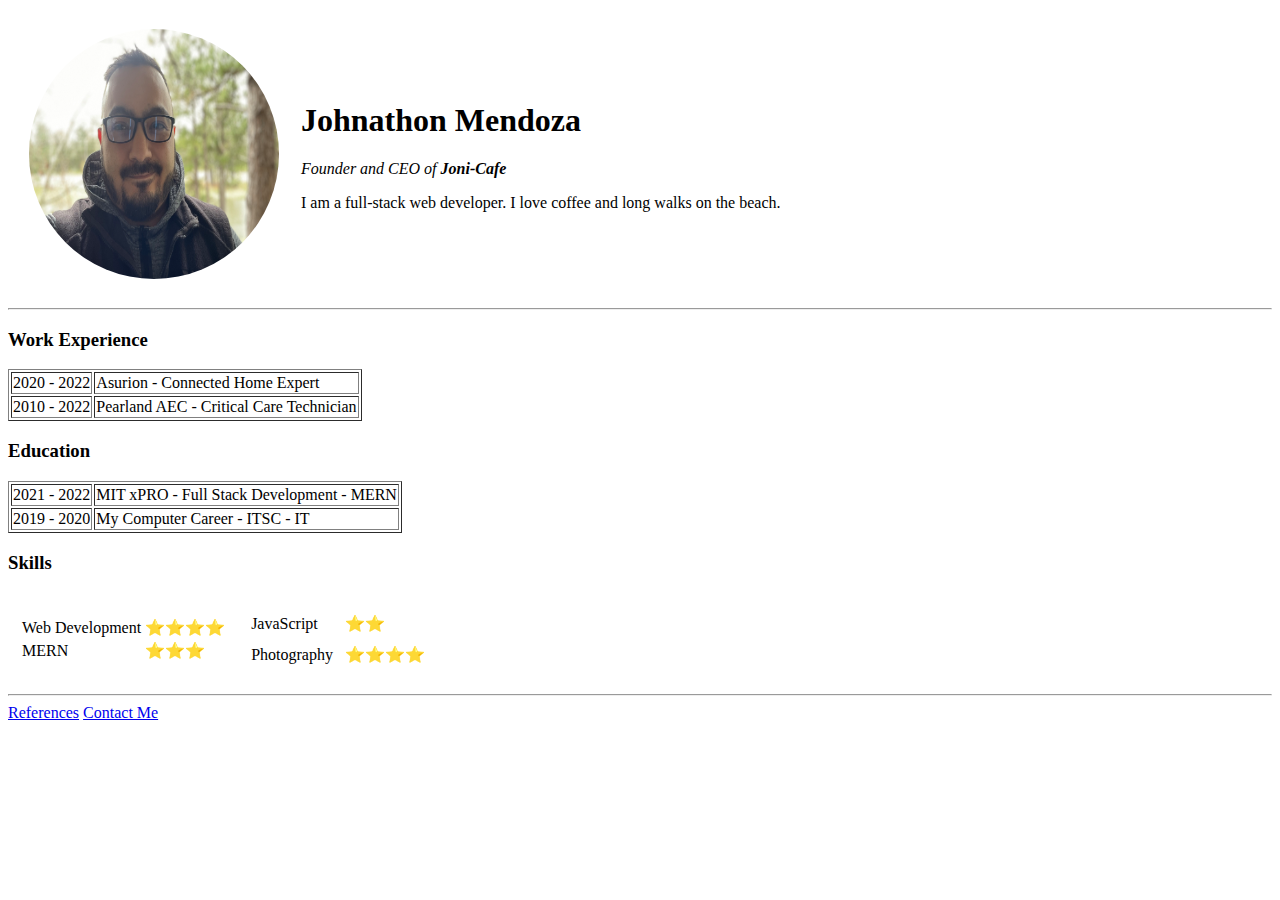
==== index.html @ 845d2d8c "Add Initial CV Website Files" ====
<!DOCTYPE html>
<html lang="en">
<head>
  <!-- Meta Data -->
  <meta charset="UTF-8">
  <meta http-equiv="X-UA-Compatible" content="IE=edge">
  <meta name="viewport" content="width=device-width, initial-scale=1.0">
  <!-- Local Style Sheet -->
  <link rel="stylesheet" href="style.css">
  <!-- Site Title -->
  <title>Joni Eren Cafe</title>
</head>

<body>

  <!-- Heading -->
  <table cellspacing="20">
    <tr>
      <td><img src="./src/img/IT Guy.jpg" alt="Joni IT Pro" class="top-img"></td>
      <td>
        <h1>Johnathon Mendoza</h1>
        <p><em>Founder and CEO of <strong>Joni-Cafe</strong></em></p>
        <p>I am a full-stack web developer. I love coffee and long walks on the beach.</p>
      </td>
    </tr>
  </table>
  <hr>

  <!-- Experience -->
  <h3>Work Experience</h3>
    <table border="1px">
      <tr>
        <td>2020 - 2022</td>
        <td>Asurion - Connected Home Expert</td>
      </tr>
      <tr>
        <td>2010 - 2022</td>
        <td>Pearland AEC - Critical Care Technician</td>
      </tr>
    </table>

  <h3>Education</h3>
    <table border="1px">
      <tr>
        <td>2021 - 2022</td>
        <td>MIT xPRO - Full Stack Development - MERN</td>
      </tr>
      <tr>
        <td>2019 - 2020</td>
        <td>My Computer Career - ITSC - IT </td>
      </tr>
    </table>

    <h3>Skills</h3>
      <table cellspacing="10">
        <tr>
          <td>
            <table>
              <tr>
                <td>Web Development</td>
                <td>⭐⭐⭐⭐</td>
              </tr>
              <tr>
                <td>MERN</td>
                <td>⭐⭐⭐</td>
              </tr>
            </table>
          </td>
          <td>
            <table cellspacing="10">
              <tr>
                <td>JavaScript</td>
                <td>⭐⭐</td>
              </tr>
              <tr>
                <td>Photography</td>
                <td>⭐⭐⭐⭐</td>
              </tr>
            </table>
          </td>
        </tr>
      </table>

  <hr>

  <!-- Resources  -->
  <footer>
    <a href="./src/pages/ref.html">References</a>
    <a href="./src/pages/contact.html">Contact Me</a>
  </footer>

</body>

</html>
---- style.css ----
img {
  display: flex;
  align-items: center;
  
}

.top-img{
  width: 250px;
  height: 250px;
  border-radius: 50%;
}
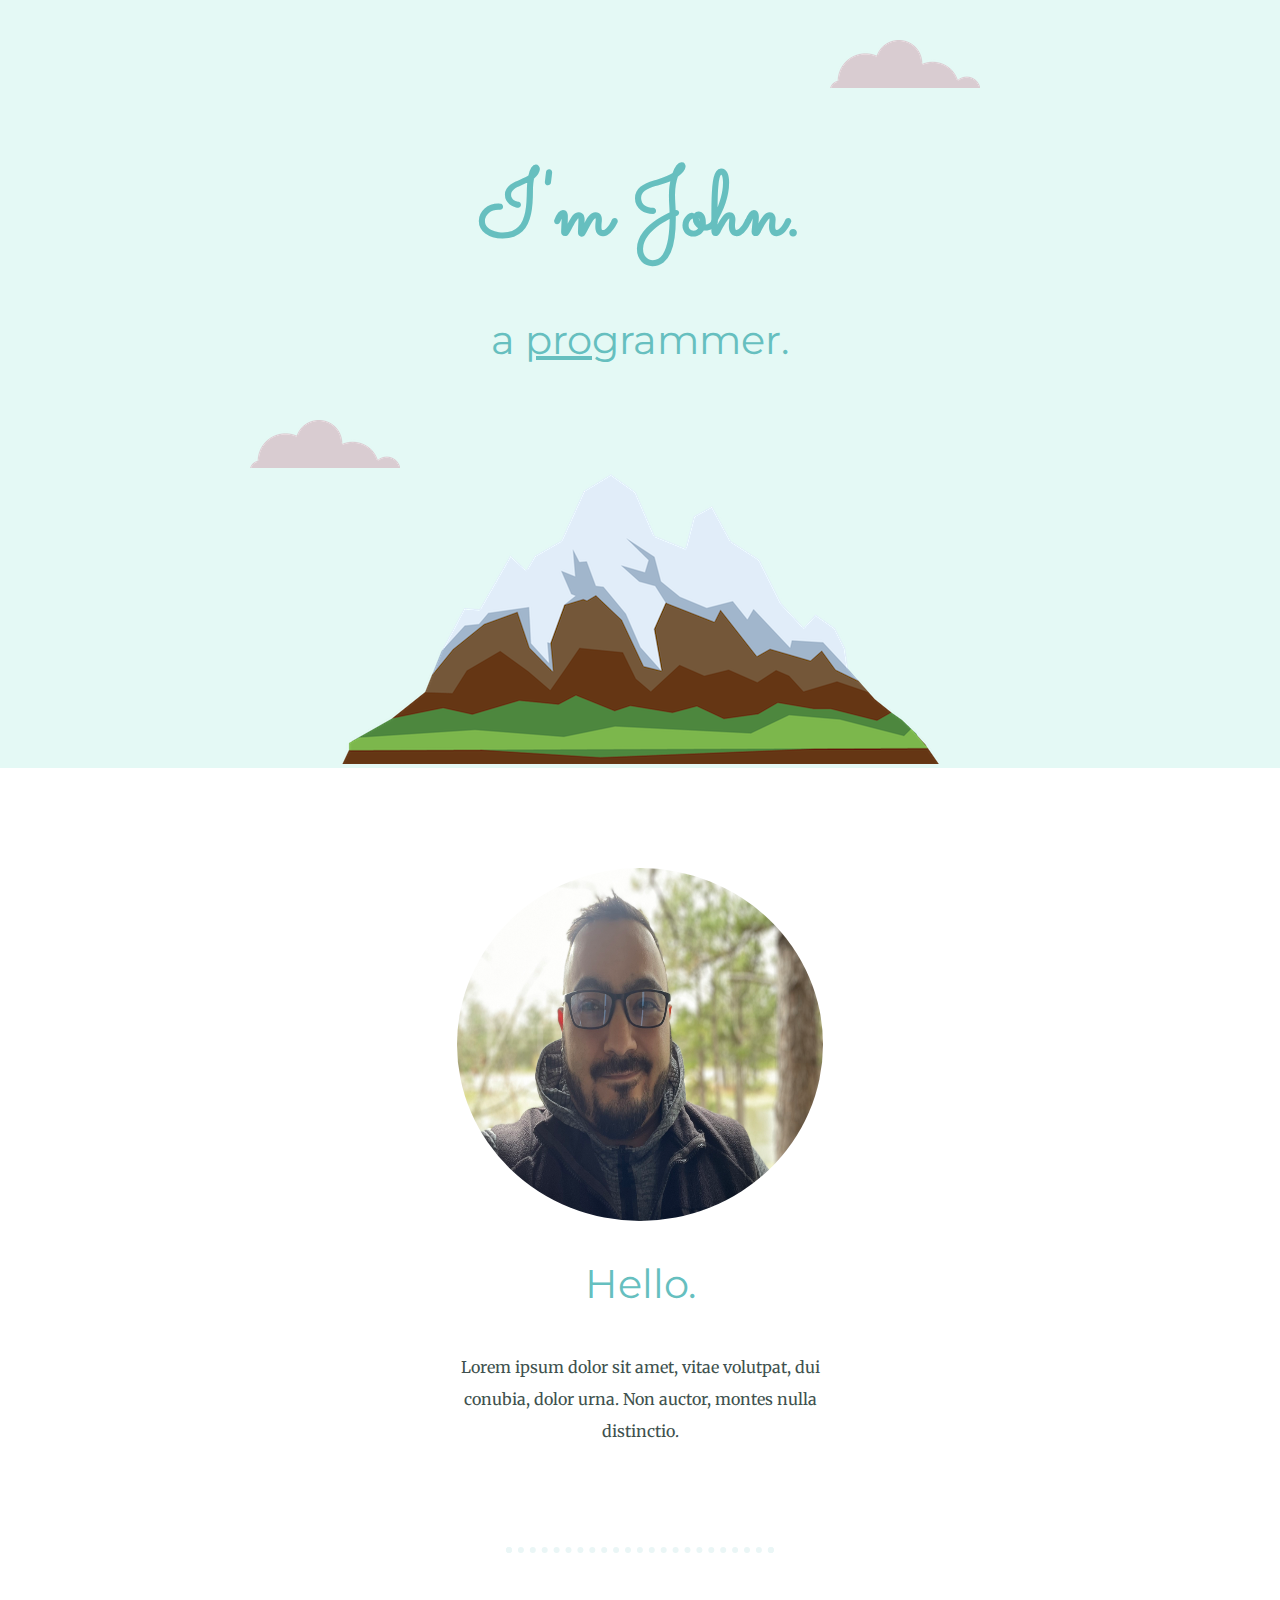
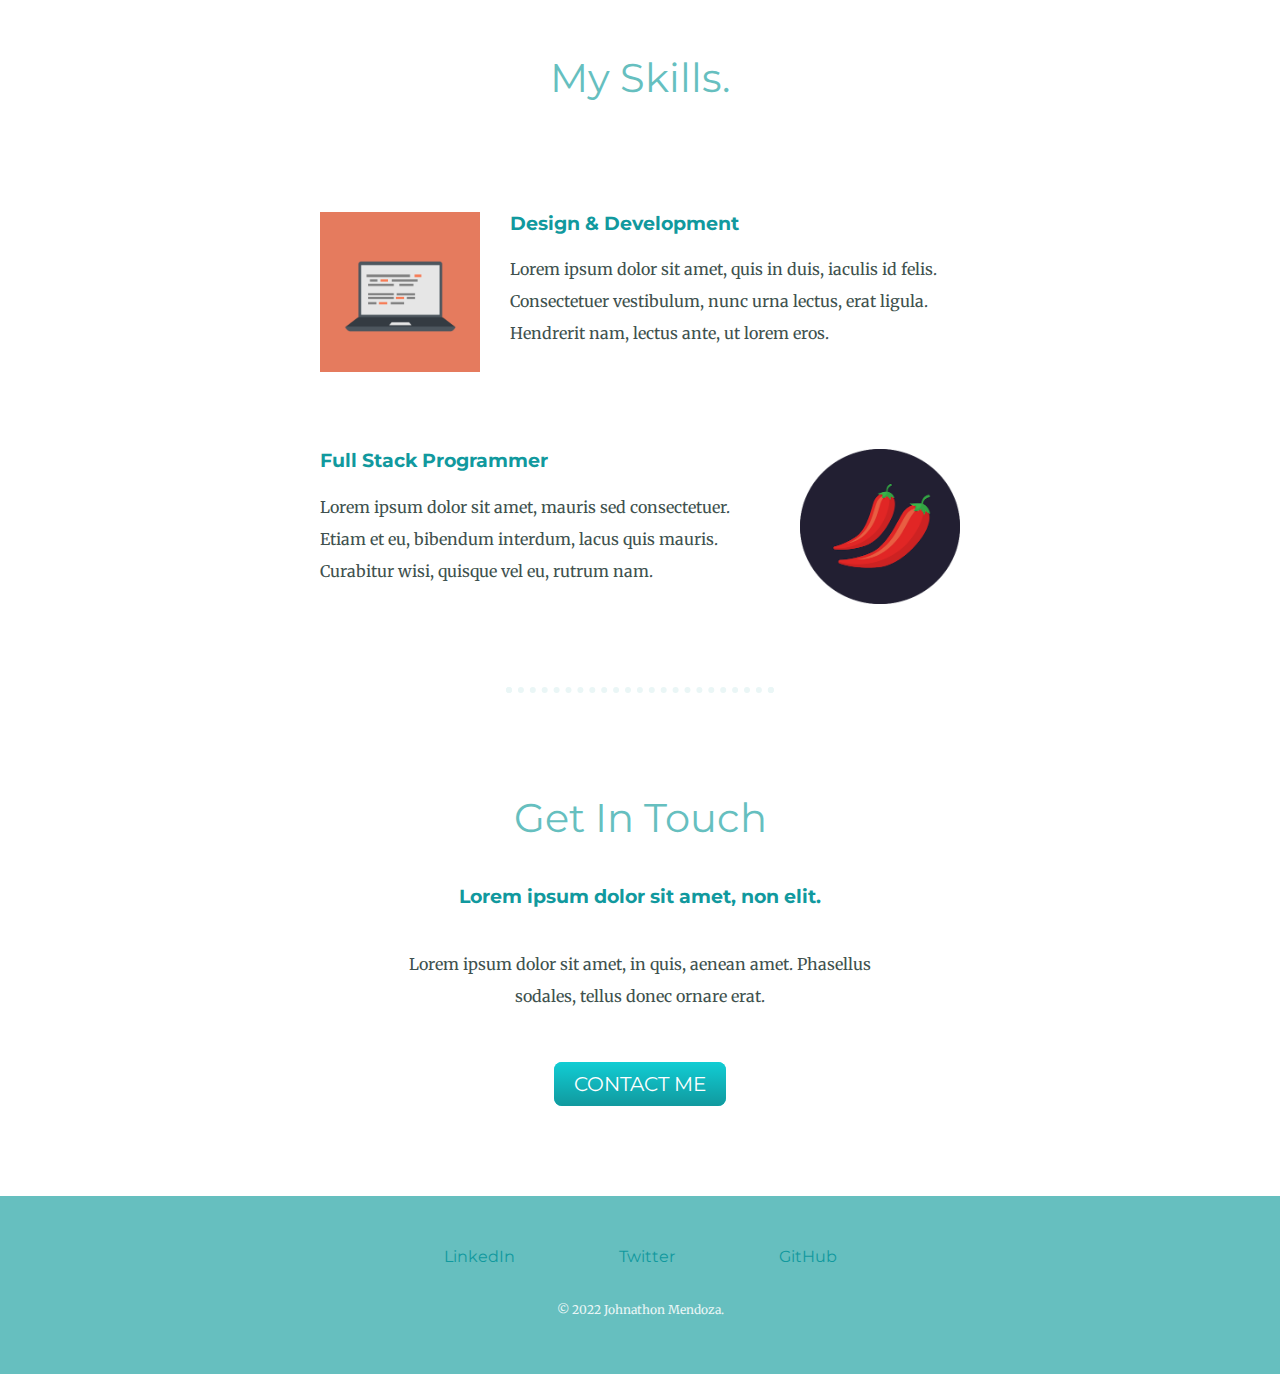
==== commit ac5648d2: "ch-ch-changes" ====
--- a/index.html
+++ b/index.html
@@ -1,94 +1,85 @@
 <!DOCTYPE html>
 <html lang="en">
+
 <head>
-  <!-- Meta Data -->
-  <meta charset="UTF-8">
-  <meta http-equiv="X-UA-Compatible" content="IE=edge">
-  <meta name="viewport" content="width=device-width, initial-scale=1.0">
-  <!-- Local Style Sheet -->
-  <link rel="stylesheet" href="style.css">
-  <!-- Site Title -->
-  <title>Joni Eren Cafe</title>
+    <!-- META -->
+    <meta charset="UTF-8">
+    <meta http-equiv="X-UA-Compatible" content="IE=edge">
+    <meta name="viewport" content="width=device-width, initial-scale=1.0">
+    <!-- GOOGLE FONTS  -->
+    <link rel="preconnect" href="https://fonts.googleapis.com">
+    <link rel="preconnect" href="https://fonts.gstatic.com" crossorigin>
+    <link
+        href="https://fonts.googleapis.com/css2?family=Merriweather&family=Montserrat&family=Sacramento&family=Source+Code+Pro:wght@200&display=swap"
+        rel="stylesheet">
+    <!-- FAVICON -->
+    <link rel="icon" href="./src/favicon.ico">
+    <!-- LOCAL SCRIPT -->
+    <link rel="stylesheet" href="./src/styles/style.css">
+    <!-- TITLE -->
+    <title>Joni Mock</title>
 </head>
 
 <body>
 
-  <!-- Heading -->
-  <table cellspacing="20">
-    <tr>
-      <td><img src="./src/img/IT Guy.jpg" alt="Joni IT Pro" class="top-img"></td>
-      <td>
-        <h1>Johnathon Mendoza</h1>
-        <p><em>Founder and CEO of <strong>Joni-Cafe</strong></em></p>
-        <p>I am a full-stack web developer. I love coffee and long walks on the beach.</p>
-      </td>
-    </tr>
-  </table>
-  <hr>
+    <div class="top-container">
+        <img class="top-cloud" src="./src/img/cloud.png" alt="cloud-img">
+        <h1>I'm John.</h1>
+        <h2>a <span class="pro">pro</span>grammer.</h2>
+        <img class="bottom-cloud" src="./src/img/cloud.png" alt="cloud-img">
+        <img src="./src/img/mountain.png" alt="mountain-img">
+    </div>
 
-  <!-- Experience -->
-  <h3>Work Experience</h3>
-    <table border="1px">
-      <tr>
-        <td>2020 - 2022</td>
-        <td>Asurion - Connected Home Expert</td>
-      </tr>
-      <tr>
-        <td>2010 - 2022</td>
-        <td>Pearland AEC - Critical Care Technician</td>
-      </tr>
-    </table>
+    <div class="middle-container">
 
-  <h3>Education</h3>
-    <table border="1px">
-      <tr>
-        <td>2021 - 2022</td>
-        <td>MIT xPRO - Full Stack Development - MERN</td>
-      </tr>
-      <tr>
-        <td>2019 - 2020</td>
-        <td>My Computer Career - ITSC - IT </td>
-      </tr>
-    </table>
+        <div class="profile">
+            <img class="it-guy" src="./src/img/IT Guy.jpg" alt="it-guy">
+            <h2>Hello.</h2>
+            <p class="intro">Lorem ipsum dolor sit amet, vitae volutpat, dui conubia, dolor urna. Non auctor, montes nulla distinctio.
+            </p>
+        </div>
 
-    <h3>Skills</h3>
-      <table cellspacing="10">
-        <tr>
-          <td>
-            <table>
-              <tr>
-                <td>Web Development</td>
-                <td>⭐⭐⭐⭐</td>
-              </tr>
-              <tr>
-                <td>MERN</td>
-                <td>⭐⭐⭐</td>
-              </tr>
-            </table>
-          </td>
-          <td>
-            <table cellspacing="10">
-              <tr>
-                <td>JavaScript</td>
-                <td>⭐⭐</td>
-              </tr>
-              <tr>
-                <td>Photography</td>
-                <td>⭐⭐⭐⭐</td>
-              </tr>
-            </table>
-          </td>
-        </tr>
-      </table>
+        <hr>
 
-  <hr>
+        <div class="skills">
 
-  <!-- Resources  -->
-  <footer>
-    <a href="./src/pages/ref.html">References</a>
-    <a href="./src/pages/contact.html">Contact Me</a>
-  </footer>
+            <h2>My Skills.</h2>
+            <div class="skill-row">
+                <img class="code-img" src="./src/img/computer.png" alt="">
+                <h3>Design & Development</h3>
+                <p class="code-skill-description">Lorem ipsum dolor sit amet, quis in duis, iaculis id felis.
+                    Consectetuer vestibulum, nunc urna lectus, erat ligula. Hendrerit nam, lectus ante, ut lorem eros.</p>
+            </div>
+
+            <div class="skill-row">
+                <img class="chilli-img" src="./src/img/chillies.png" alt="chillies">
+                <h3>Full Stack Programmer</h3>
+                <p class="code-stack-description">Lorem ipsum dolor sit amet, mauris sed consectetuer. Etiam et eu,
+                    bibendum interdum, lacus quis mauris. Curabitur wisi, quisque vel eu, rutrum nam.</p>
+            </div>
+
+        </div>
+        
+        <hr>
+
+        <div class="contact-me">
+            <h2>Get In Touch</h2>
+            <h3>Lorem ipsum dolor sit amet, non elit.</h3>
+            <p class="contact-message">Lorem ipsum dolor sit amet, in quis, aenean amet. Phasellus sodales, tellus donec ornare erat.</p>
+            <a class="btn" href="mailto:nathon.eren@gmail.com">CONTACT ME</a>
+        </div>
+
+    </div>
+
+
+    <div class="bottom-container">
+        <a class="footer-link" href="https://www.linkedin.com/in/johnathon-mendoza/" target="_blank">LinkedIn</a>
+        <a class="footer-link" href="https://twitter.com/joni_eren/" target="_blank">Twitter</a>
+        <a class="footer-link" href="https://www.github.com/joni3187/" target="_blank">GitHub</a>
+        <p class="copyright">© 2022 Johnathon Mendoza.</p>
+    </div>
+
 
 </body>
 
-</html>
+</html>--- a/src/styles/style.css
+++ b/src/styles/style.css
@@ -0,0 +1,161 @@
+/* LOCAL STYLE SHEET */
+
+/* ELEMENT SELECTOR */
+
+body {
+    color: #40514e;
+    margin: 0;
+    text-align: center;
+    font-family: 'Merriweather', serif;
+}
+
+h1 {
+    color: #66BFBF;
+    font-size: 5.625rem; /* 16px = 100% = 1em / 90px = 5.625em */
+    margin: 50px auto 0 auto;
+    font-family: 'Sacramento', cursive;
+}
+
+h2 {
+    color: #66BFBF;
+    font-size: 2.5rem; /* 40/16=2.5 */
+    font-family: 'Montserrat', sans-serif;
+    font-weight: normal;
+    padding-bottom: 10px;
+}
+
+h3 {
+    color: #11999E;
+    font-family: 'Montserrat', sans-serif;
+}
+
+p {
+    line-height: 2;
+}
+
+hr {
+    border: dotted #EAF6F6 6px;
+    border-bottom: none;
+    width: 20%;
+    margin: 100px auto;
+}
+
+
+/* CLASS SELECTOR */
+
+.top-container {
+    background-color: #e4f9f5;
+    position: relative;
+    padding-top: 100px;
+}
+
+.middle-container {
+    margin: 100px 0;
+}
+
+.intro {
+    width: 30%;
+    margin: auto;
+}
+
+.skill-row {
+    width: 50%;
+    margin: 100px auto 100px auto;
+    text-align: left;
+}
+
+.contact-me a {
+    color: #11999E;
+}
+
+.pro {
+    text-decoration: underline;
+}
+
+.top-cloud {
+    position: absolute;
+    right: 300px;
+    top: 40px;
+}
+
+.bottom-cloud {
+    position: absolute;
+    left: 250px;
+    bottom: 300px;
+}
+
+.it-guy {
+    width: 366px;
+    height: 353px;
+    border-radius: 50%;
+}
+
+.code-img {
+    width: 25%;
+    float: left;
+    margin-right: 30px;
+}
+
+.chilli-img {
+    width: 25%;
+    float: right;
+    margin-left: 30px;
+}
+
+.btn {
+    background: #11cdd4;
+    background-image: -webkit-linear-gradient(top, #11cdd4, #11999e);
+    background-image: -moz-linear-gradient(top, #11cdd4, #11999e);
+    background-image: -ms-linear-gradient(top, #11cdd4, #11999e);
+    background-image: -o-linear-gradient(top, #11cdd4, #11999e);
+    background-image: linear-gradient(to bottom, #11cdd4, #11999e);
+    -webkit-border-radius: 8;
+    -moz-border-radius: 8;
+    border-radius: 8px;
+    font-family: 'Montserrat', sans-serif;
+    color: #ffffff;
+    font-size: 20px;
+    padding: 10px 20px 10px 20px;
+    text-decoration: none;
+}
+
+.btn:hover {
+    background: #30e3cb;
+    background-image: -webkit-linear-gradient(top, #30e3cb, #2bc4ad);
+    background-image: -moz-linear-gradient(top, #30e3cb, #2bc4ad);
+    background-image: -ms-linear-gradient(top, #30e3cb, #2bc4ad);
+    background-image: -o-linear-gradient(top, #30e3cb, #2bc4ad);
+    background-image: linear-gradient(to bottom, #30e3cb, #2bc4ad);
+    text-decoration: none;
+}
+
+.bottom-container {
+    background-color: #66bfbf;
+    padding: 50px 0 20px;
+}
+
+.bottom-container a {
+    color: #11999E;
+    font-family: 'Montserrat', sans-serif;
+    text-decoration: none;
+    margin: 0 50px 0 50px;
+}
+
+.bottom-container a:hover {
+    color: #eaf6f6;
+}
+
+.contact-message {
+    width: 40%;
+    margin: 40px auto 60px;
+}
+
+.contact-me a{
+    color: white;
+}
+
+.copyright {
+    color: #eaf6f6;
+    font-size: 0.75rem;
+    padding: 20px 0;
+}
